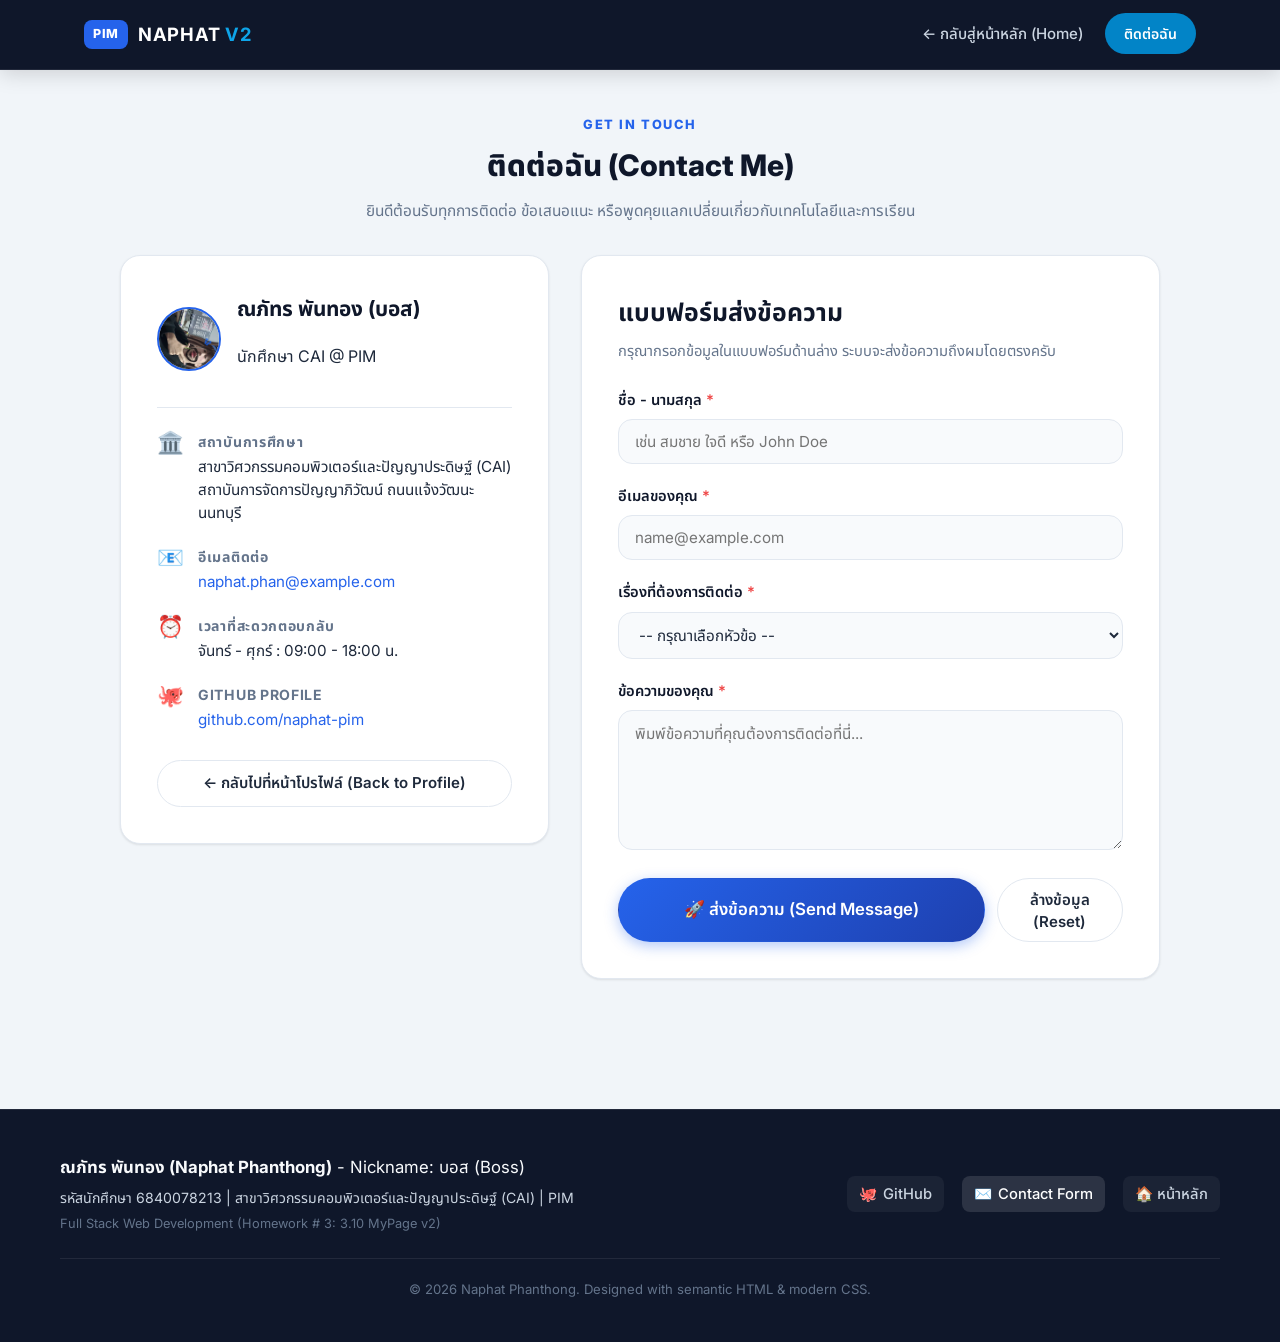
==== contact.html @ 55279a35 "Initial commit for Homework 3.10 MyPage v2" ====
<!doctype html>
<html lang="th">
  <head>
    <meta charset="utf-8">
    <meta name="viewport" content="width=device-width, initial-scale=1">
    <meta name="description" content="หน้าแบบฟอร์มการติดต่อ - Naphat Phanthong (บอส) นักศึกษา CAI สถาบันการจัดการปัญญาภิวัฒน์">
    <title>Contact Me | Naphat Phanthong (My Page v2)</title>
    <!-- Google Fonts: Inter & Noto Sans Thai -->
    <link rel="preconnect" href="https://fonts.googleapis.com">
    <link rel="preconnect" href="https://fonts.gstatic.com" crossorigin>
    <link href="https://fonts.googleapis.com/css2?family=Inter:wght@300;400;500;600;700;800&family=Noto+Sans+Thai:wght@300;400;500;600;700;800&display=swap" rel="stylesheet">
    <!-- ใช้ไฟล์ styles.css ร่วมกับ index.html ตามข้อกำหนด -->
    <link rel="stylesheet" href="styles.css">
  </head>
  <body class="contact-body">
    <!-- Top Navigation Bar -->
    <header class="site-header">
      <nav class="nav-container" aria-label="เมนูหลัก">
        <a class="nav-brand" href="index.html">
          <span class="brand-badge">PIM</span>
          <span class="brand-text">NAPHAT <strong>V2</strong></span>
        </a>
        <div class="nav-links">
          <a href="index.html" class="nav-link">← กลับสู่หน้าหลัก (Home)</a>
          <a href="contact.html" class="btn btn-nav active">ติดต่อฉัน</a>
        </div>
      </nav>
    </header>

    <main class="main-content">
      <section class="contact-page-section">
        <div class="section-header text-center">
          <p class="section-eyebrow">GET IN TOUCH</p>
          <h1 class="section-title">ติดต่อฉัน (Contact Me)</h1>
          <p class="section-desc">ยินดีต้อนรับทุกการติดต่อ ข้อเสนอแนะ หรือพูดคุยแลกเปลี่ยนเกี่ยวกับเทคโนโลยีและการเรียน</p>
        </div>

        <div class="contact-grid">
          <!-- Information Card -->
          <div class="card contact-info-card">
            <div class="info-card-header">
              <div class="avatar-mini">
                <img src="pf.jpg" alt="รูปโปรไฟล์ ณภัทร พันทอง" class="mini-profile-img">
              </div>
              <div>
                <h2>ณภัทร พันทอง (บอส)</h2>
                <p class="text-muted">นักศึกษา CAI @ PIM</p>
              </div>
            </div>

            <hr class="card-divider">

            <div class="contact-details-list">
              <div class="detail-item">
                <span class="detail-icon">🏛️</span>
                <div>
                  <strong>สถาบันการศึกษา</strong>
                  <p>สาขาวิศวกรรมคอมพิวเตอร์และปัญญาประดิษฐ์ (CAI)<br>สถาบันการจัดการปัญญาภิวัฒน์ ถนนแจ้งวัฒนะ นนทบุรี</p>
                </div>
              </div>

              <div class="detail-item">
                <span class="detail-icon">📧</span>
                <div>
                  <strong>อีเมลติดต่อ</strong>
                  <p><a href="mailto:naphat.phan@example.com">naphat.phan@example.com</a></p>
                </div>
              </div>

              <div class="detail-item">
                <span class="detail-icon">⏰</span>
                <div>
                  <strong>เวลาที่สะดวกตอบกลับ</strong>
                  <p>จันทร์ - ศุกร์ : 09:00 - 18:00 น.</p>
                </div>
              </div>

              <div class="detail-item">
                <span class="detail-icon">🐙</span>
                <div>
                  <strong>GitHub Profile</strong>
                  <p><a href="https://github.com/" target="_blank" rel="noopener noreferrer">github.com/naphat-pim</a></p>
                </div>
              </div>
            </div>

            <div class="back-home-box">
              <a href="index.html" class="btn btn-secondary btn-block">← กลับไปที่หน้าโปรไฟล์ (Back to Profile)</a>
            </div>
          </div>

          <!-- Contact Form Card -->
          <div class="card contact-form-card">
            <h2 class="form-title">แบบฟอร์มส่งข้อความ</h2>
            <p class="form-subtitle">กรุณากรอกข้อมูลในแบบฟอร์มด้านล่าง ระบบจะส่งข้อความถึงผมโดยตรงครับ</p>

            <form action="#submitted" method="get" class="contact-form">
              <div class="form-group">
                <label for="fullName">ชื่อ - นามสกุล <span class="required">*</span></label>
                <input 
                  type="text" 
                  id="fullName" 
                  name="fullName" 
                  placeholder="เช่น สมชาย ใจดี หรือ John Doe" 
                  required 
                  autocomplete="name"
                >
              </div>

              <div class="form-group">
                <label for="email">อีเมลของคุณ <span class="required">*</span></label>
                <input 
                  type="email" 
                  id="email" 
                  name="email" 
                  placeholder="name@example.com" 
                  required 
                  autocomplete="email"
                >
              </div>

              <div class="form-group">
                <label for="subject">เรื่องที่ต้องการติดต่อ <span class="required">*</span></label>
                <select id="subject" name="subject" required>
                  <option value="" disabled selected>-- กรุณาเลือกหัวข้อ --</option>
                  <option value="internship">ติดต่อเรื่องงาน / ฝึกงาน (Internship / Job Opportunity)</option>
                  <option value="project">แลกเปลี่ยนความคิดเห็นด้าน AI และ Tech Project</option>
                  <option value="study">สอบถามเกี่ยวกับการเรียนสาขา CAI ที่ PIM</option>
                  <option value="other">เรื่องอื่นๆ (Other)</option>
                </select>
              </div>

              <div class="form-group">
                <label for="message">ข้อความของคุณ <span class="required">*</span></label>
                <textarea 
                  id="message" 
                  name="message" 
                  rows="6" 
                  placeholder="พิมพ์ข้อความที่คุณต้องการติดต่อที่นี่..." 
                  required
                ></textarea>
              </div>

              <div class="form-actions">
                <button type="submit" class="btn btn-primary btn-large btn-block">
                  🚀 ส่งข้อความ (Send Message)
                </button>
                <button type="reset" class="btn btn-secondary">
                  ล้างข้อมูล (Reset)
                </button>
              </div>
            </form>
          </div>
        </div>
      </section>
    </main>

    <!-- FOOTER SECTION (ตามข้อกำหนด: ใส่ link Github และ contact.html) -->
    <footer class="site-footer">
      <div class="footer-container">
        <div class="footer-info">
          <p class="footer-author"><strong>ณภัทร พันทอง (Naphat Phanthong)</strong> - Nickname: บอส (Boss)</p>
          <p class="footer-sub">รหัสนักศึกษา 6840078213 | สาขาวิศวกรรมคอมพิวเตอร์และปัญญาประดิษฐ์ (CAI) | PIM</p>
          <p class="footer-course">Full Stack Web Development (Homework # 3: 3.10 MyPage v2)</p>
        </div>
        <div class="footer-links">
          <a href="https://github.com/" target="_blank" rel="noopener noreferrer" class="footer-link">
            <span class="link-icon">🐙</span> GitHub
          </a>
          <a href="contact.html" class="footer-link active">
            <span class="link-icon">✉️</span> Contact Form
          </a>
          <a href="index.html" class="footer-link">
            🏠 หน้าหลัก
          </a>
        </div>
      </div>
      <div class="footer-bottom">
        <p>© 2026 Naphat Phanthong. Designed with semantic HTML &amp; modern CSS.</p>
      </div>
    </footer>
  </body>
</html>
---- styles.css ----
/* ==========================================================================
   MyPage v2 - Stylesheet
   Student: Naphat Phanthong (บอส) 6840078213
   Department: CAI (Computer Engineering & AI), PIM
   Course: Full Stack Web Development - Homework # 3.10
   ========================================================================== */

/* --------------------------------------------------------------------------
   1. CSS Variables & Reset
   -------------------------------------------------------------------------- */
:root {
  --primary: #2563eb;         /* Modern Royal Blue */
  --primary-dark: #1d4ed8;
  --primary-light: #60a5fa;
  --primary-soft: #eff6ff;

  --accent: #0ea5e9;          /* Cyan Accent */
  --accent-glow: rgba(14, 165, 233, 0.15);

  --dark-bg: #0f172a;         /* Slate 900 for Nav/Footer */
  --dark-surface: #1e293b;    /* Slate 800 */
  --dark-text: #f8fafc;

  --body-bg: #f8fafc;         /* Crisp soft background */
  --card-bg: #ffffff;
  --card-border: #e2e8f0;

  --text-main: #1e293b;       /* Slate 800 */
  --text-muted: #64748b;      /* Slate 500 */
  --text-light: #94a3b8;

  --star-active: #f59e0b;     /* Amber gold for star ratings */
  --star-dim: #cbd5e1;

  --radius-sm: 8px;
  --radius-md: 14px;
  --radius-lg: 20px;
  --radius-full: 9999px;

  --shadow-sm: 0 1px 3px rgba(0, 0, 0, 0.06), 0 1px 2px rgba(0, 0, 0, 0.04);
  --shadow-md: 0 4px 14px -2px rgba(15, 23, 42, 0.08), 0 2px 6px -1px rgba(15, 23, 42, 0.04);
  --shadow-lg: 0 12px 28px -4px rgba(15, 23, 42, 0.12), 0 4px 10px -2px rgba(15, 23, 42, 0.06);

  --font-family: 'Inter', 'Noto Sans Thai', -apple-system, BlinkMacSystemFont, sans-serif;
  --transition: all 0.25s cubic-bezier(0.4, 0, 0.2, 1);
}

*, *::before, *::after {
  box-sizing: border-box;
}

html {
  scroll-behavior: smooth;
  font-size: 16px;
}

body {
  margin: 0;
  padding: 0;
  font-family: var(--font-family);
  background-color: var(--body-bg);
  color: var(--text-main);
  line-height: 1.65;
  -webkit-font-smoothing: antialiased;
}

a {
  color: var(--primary);
  text-decoration: none;
  transition: var(--transition);
}

a:hover {
  color: var(--primary-dark);
}

img {
  max-width: 100%;
  display: block;
}

/* --------------------------------------------------------------------------
   2. Header & Navigation Bar
   -------------------------------------------------------------------------- */
.site-header {
  background: var(--dark-bg);
  position: sticky;
  top: 0;
  z-index: 100;
  box-shadow: 0 4px 20px rgba(0, 0, 0, 0.15);
  border-bottom: 1px solid rgba(255, 255, 255, 0.08);
}

.nav-container {
  max-width: 1160px;
  margin: 0 auto;
  padding: 14px 24px;
  display: flex;
  align-items: center;
  justify-content: space-between;
  gap: 20px;
}

.nav-brand {
  display: flex;
  align-items: center;
  gap: 10px;
  color: #ffffff;
  text-decoration: none;
}

.brand-badge {
  background: var(--primary);
  color: #ffffff;
  font-weight: 800;
  font-size: 0.78rem;
  letter-spacing: 0.05em;
  padding: 4px 9px;
  border-radius: var(--radius-sm);
  display: inline-block;
}

.brand-text {
  font-weight: 700;
  font-size: 1.15rem;
  letter-spacing: 0.04em;
  color: #ffffff;
}

.brand-text strong {
  color: var(--accent);
}

.nav-links {
  display: flex;
  align-items: center;
  gap: 22px;
}

.nav-link {
  color: #cbd5e1;
  font-size: 0.94rem;
  font-weight: 500;
  transition: var(--transition);
}

.nav-link:hover {
  color: #ffffff;
}

/* --------------------------------------------------------------------------
   3. Buttons & Badges
   -------------------------------------------------------------------------- */
.btn {
  display: inline-flex;
  align-items: center;
  justify-content: center;
  gap: 8px;
  font-family: inherit;
  font-weight: 600;
  font-size: 0.94rem;
  padding: 10px 22px;
  border-radius: var(--radius-full);
  border: 1px solid transparent;
  cursor: pointer;
  transition: var(--transition);
  text-decoration: none;
}

.btn-primary {
  background: linear-gradient(135deg, var(--primary) 0%, #1e40af 100%);
  color: #ffffff;
  box-shadow: 0 4px 14px rgba(37, 99, 235, 0.35);
}

.btn-primary:hover {
  background: linear-gradient(135deg, var(--primary-dark) 0%, #172554 100%);
  color: #ffffff;
  transform: translateY(-2px);
  box-shadow: 0 6px 18px rgba(37, 99, 235, 0.45);
}

.btn-secondary {
  background: #ffffff;
  color: var(--text-main);
  border: 1px solid var(--card-border);
}

.btn-secondary:hover {
  background: var(--primary-soft);
  color: var(--primary);
  border-color: var(--primary-light);
  transform: translateY(-2px);
}

.btn-nav {
  background: var(--accent);
  color: #ffffff;
  font-size: 0.88rem;
  padding: 8px 18px;
}

.btn-nav:hover,
.btn-nav.active {
  background: #0284c7;
  color: #ffffff;
  transform: translateY(-1px);
}

.btn-large {
  padding: 14px 32px;
  font-size: 1.05rem;
}

.btn-block {
  width: 100%;
}

.badge {
  display: inline-block;
  padding: 4px 12px;
  font-size: 0.75rem;
  font-weight: 700;
  border-radius: var(--radius-full);
  letter-spacing: 0.05em;
}

.badge-accent {
  background: #e0f2fe;
  color: #0369a1;
}

.badge-subtle {
  background: #f1f5f9;
  color: #475569;
}

/* --------------------------------------------------------------------------
   4. Layout & Cards
   -------------------------------------------------------------------------- */
.main-content {
  max-width: 1160px;
  margin: 0 auto;
  padding: 32px 24px 60px;
}

.content-section {
  margin-top: 52px;
}

.section-header {
  margin-bottom: 24px;
}

.section-eyebrow {
  margin: 0 0 6px;
  font-size: 0.8rem;
  font-weight: 800;
  letter-spacing: 0.12em;
  color: var(--primary);
}

.section-title {
  margin: 0 0 8px;
  font-size: 1.85rem;
  font-weight: 800;
  color: var(--dark-bg);
}

.section-desc {
  margin: 0;
  color: var(--text-muted);
  font-size: 0.96rem;
}

.card {
  background: var(--card-bg);
  border: 1px solid var(--card-border);
  border-radius: var(--radius-lg);
  padding: 36px;
  box-shadow: var(--shadow-sm);
  transition: var(--transition);
}

.card:hover {
  box-shadow: var(--shadow-md);
}

/* --------------------------------------------------------------------------
   5. Hero / Profile Layout (Slide 59 Table Requirement)
   -------------------------------------------------------------------------- */
.hero-section {
  margin-top: 12px;
}

.hero-card {
  background: linear-gradient(135deg, #ffffff 0%, #f8fafc 60%, #e0f2fe 100%);
  border: 1px solid #cbd5e1;
  padding: 44px;
}

/* 
   *** CHALLENGE (Slide 59: 2 - HTML) ***
   คำถาม: ทำให้รูปกับ Text ห่างกันได้อย่างไร?
   คำตอบ:
   1) ใช้ border-spacing: 36px 0; บนแท็ก table เมื่อตั้ง border-collapse: separate;
   2) หรือใช้ padding-left บน <td> ข้อความ (.profile-info-cell)
   โค้ดด้านล่างใช้ทั้งสองวิธีเพื่อระยะห่างที่สวยงามและรองรับทุกเบราว์เซอร์
*/
.profile-layout-table {
  width: 100%;
  border-collapse: separate;
  border-spacing: 36px 0; /* ระยะห่างระหว่างคอลัมน์รูปภาพกับข้อความ */
  margin: 0;
}

.profile-img-cell {
  width: 200px;
  vertical-align: middle;
  text-align: center;
  padding: 0;
}

.profile-info-cell {
  vertical-align: middle;
  padding-left: 10px; /* เพิ่มระยะห่างระหว่างรูปภาพกับข้อความ */
}

.avatar-wrapper {
  position: relative;
  display: inline-block;
  width: 190px;
  height: 190px;
}

/* รูปโปรไฟล์เป็นวงกลมตามโจทย์ */
.profile-img {
  width: 100%;
  height: 100%;
  object-fit: cover;
  border-radius: 50%;
  border: 6px solid #ffffff;
  box-shadow: 0 10px 25px -5px rgba(37, 99, 235, 0.25), 0 0 0 2px rgba(37, 99, 235, 0.15);
  background-color: #cbd5e1;
}

.status-indicator {
  position: absolute;
  bottom: 12px;
  right: 12px;
  width: 22px;
  height: 22px;
  background: #10b981; /* Green online badge */
  border: 3px solid #ffffff;
  border-radius: 50%;
  box-shadow: 0 2px 6px rgba(0, 0, 0, 0.15);
}

.tag-row {
  display: flex;
  flex-wrap: wrap;
  gap: 8px;
  margin-bottom: 12px;
}

.profile-name {
  margin: 0 0 4px;
  font-size: 2.35rem;
  font-weight: 800;
  color: var(--dark-bg);
  line-height: 1.2;
}

.profile-subname {
  margin: 0 0 18px;
  font-size: 1.15rem;
  color: var(--primary);
  font-weight: 600;
}

.profile-meta-list {
  display: flex;
  flex-direction: column;
  gap: 10px;
  margin-bottom: 24px;
}

.meta-item {
  display: flex;
  align-items: flex-start;
  gap: 12px;
  font-size: 0.95rem;
}

.meta-icon {
  font-size: 1.15rem;
  line-height: 1.4;
}

.meta-item strong {
  color: var(--dark-bg);
  margin-right: 6px;
}

.meta-item span {
  color: #334155;
}

.hero-actions {
  display: flex;
  flex-wrap: wrap;
  gap: 14px;
  margin-top: 10px;
}

/* --------------------------------------------------------------------------
   6. About Me Section
   -------------------------------------------------------------------------- */
.about-quote {
  background: var(--primary-soft);
  border-left: 5px solid var(--primary);
  padding: 24px 28px;
  border-radius: 0 var(--radius-md) var(--radius-md) 0;
  margin-bottom: 28px;
}

.about-quote p {
  margin: 0;
  font-size: 1.05rem;
  line-height: 1.75;
}

.lang-en {
  color: #1e3a8a;
  font-weight: 500;
  font-style: italic;
}

.quote-divider {
  border: 0;
  height: 1px;
  background: #bfdbfe;
  margin: 16px 0;
}

.lang-th {
  color: #1e293b;
}

.about-highlights {
  display: grid;
  grid-template-columns: repeat(3, 1fr);
  gap: 20px;
}

.highlight-box {
  background: #f8fafc;
  border: 1px solid var(--card-border);
  border-radius: var(--radius-md);
  padding: 22px;
  transition: var(--transition);
}

.highlight-box:hover {
  border-color: var(--primary-light);
  transform: translateY(-3px);
  background: #ffffff;
}

.highlight-emoji {
  font-size: 2rem;
  display: inline-block;
  margin-bottom: 10px;
}

.highlight-box h3 {
  margin: 0 0 8px;
  font-size: 1.1rem;
  color: var(--dark-bg);
}

.highlight-box p {
  margin: 0;
  font-size: 0.88rem;
  color: var(--text-muted);
  line-height: 1.55;
}

/* --------------------------------------------------------------------------
   7. Favourite Food Section (ol / ul)
   -------------------------------------------------------------------------- */
.food-list {
  list-style: none;
  padding: 0;
  margin: 0;
  display: grid;
  grid-template-columns: repeat(3, 1fr);
  gap: 24px;
  counter-reset: food-counter;
}

.food-item {
  background: var(--card-bg);
  border: 1px solid var(--card-border);
  border-radius: var(--radius-lg);
  padding: 28px 24px;
  position: relative;
  display: flex;
  flex-direction: column;
  justify-content: space-between;
  box-shadow: var(--shadow-sm);
  transition: var(--transition);
  overflow: hidden;
}

.food-item::before {
  content: '';
  position: absolute;
  top: 0;
  left: 0;
  right: 0;
  height: 5px;
  background: linear-gradient(90deg, var(--primary), var(--accent));
  opacity: 0;
  transition: var(--transition);
}

.food-item:hover {
  transform: translateY(-4px);
  box-shadow: var(--shadow-lg);
  border-color: #cbd5e1;
}

.food-item:hover::before {
  opacity: 1;
}

.food-rank {
  font-size: 1.7rem;
  font-weight: 800;
  color: #cbd5e1;
  letter-spacing: -0.05em;
  margin-bottom: 12px;
}

.food-header {
  display: flex;
  align-items: center;
  gap: 10px;
  margin-bottom: 12px;
}

.food-emoji {
  font-size: 1.8rem;
}

.food-header h3 {
  margin: 0;
  font-size: 1.25rem;
  color: var(--dark-bg);
}

.food-desc {
  margin: 0 0 20px;
  font-size: 0.92rem;
  color: var(--text-muted);
  line-height: 1.6;
}

.food-tags {
  display: flex;
  flex-wrap: wrap;
  gap: 6px;
}

.tag {
  background: #f1f5f9;
  color: #475569;
  font-size: 0.76rem;
  padding: 3px 8px;
  border-radius: var(--radius-sm);
  font-weight: 500;
}

/* --------------------------------------------------------------------------
   8. Experience Table
   -------------------------------------------------------------------------- */
.table-responsive {
  width: 100%;
  overflow-x: auto;
  border-radius: var(--radius-md);
}

.experience-table {
  width: 100%;
  border-collapse: collapse;
  min-width: 680px;
  text-align: left;
}

.experience-table th,
.experience-table td {
  padding: 18px 20px;
  border-bottom: 1px solid var(--card-border);
  vertical-align: middle;
}

.experience-table th {
  background: #f8fafc;
  color: var(--dark-bg);
  font-weight: 700;
  font-size: 0.88rem;
  text-transform: uppercase;
  letter-spacing: 0.05em;
}

.experience-table tbody tr {
  transition: background 0.2s ease;
}

.experience-table tbody tr:hover {
  background: #f8fafc;
}

.experience-table tbody tr:last-child td {
  border-bottom: 0;
}

.period-pill {
  display: inline-block;
  background: #e0f2fe;
  color: #0369a1;
  font-weight: 700;
  font-size: 0.8rem;
  padding: 6px 14px;
  border-radius: var(--radius-full);
}

.period-intern {
  background: #fef3c7;
  color: #92400e;
}

/* --------------------------------------------------------------------------
   9. Skills Table (Slide 60 - 4 Columns Requirement)
   -------------------------------------------------------------------------- */
.skills-table {
  width: 100%;
  border-collapse: collapse;
  min-width: 720px;
  text-align: left;
}

.skills-table th,
.skills-table td {
  padding: 16px 20px;
  border-bottom: 1px solid var(--card-border);
  vertical-align: middle;
}

.skills-table th {
  background: linear-gradient(135deg, #1e293b 0%, #0f172a 100%);
  color: #ffffff;
  font-weight: 700;
  font-size: 0.86rem;
  letter-spacing: 0.03em;
}

.skills-table tbody tr {
  transition: background 0.15s ease;
}

.skills-table tbody tr:hover {
  background: #f8fafc;
}

.skills-table tbody tr:last-child td {
  border-bottom: 0;
}

.skills-table td:nth-child(2),
.skills-table td:nth-child(4) {
  white-space: nowrap;
}

.star-rating {
  font-size: 1.15rem;
  letter-spacing: 0.1em;
}

.stars-active {
  color: var(--star-active);
}

.stars-dim {
  color: var(--star-dim);
}

/* --------------------------------------------------------------------------
   10. Call to Action (CTA)
   -------------------------------------------------------------------------- */
.cta-section {
  margin-top: 52px;
}

.cta-card {
  text-align: center;
  background: linear-gradient(135deg, #0f172a 0%, #1e293b 100%);
  color: #ffffff;
  padding: 48px 30px;
  border: 0;
}

.cta-card h2 {
  margin: 0 0 10px;
  font-size: 1.8rem;
  color: #ffffff;
}

.cta-card p {
  margin: 0 0 24px;
  color: #cbd5e1;
  font-size: 1.05rem;
}

/* --------------------------------------------------------------------------
   11. Contact Page Form & Layout
   -------------------------------------------------------------------------- */
.contact-body {
  background-color: #f1f5f9;
}

.contact-page-section {
  max-width: 1040px;
  margin: 12px auto 0;
}

.text-center {
  text-align: center;
}

.contact-grid {
  display: grid;
  grid-template-columns: 1fr 1.35fr;
  gap: 32px;
  margin-top: 32px;
  align-items: start;
}

.contact-info-card {
  background: #ffffff;
}

.info-card-header {
  display: flex;
  align-items: center;
  gap: 16px;
}

.avatar-mini {
  width: 64px;
  height: 64px;
  flex: 0 0 64px;
}

.mini-profile-img {
  width: 100%;
  height: 100%;
  object-fit: cover;
  border-radius: 50%;
  border: 2px solid var(--primary);
}

.info-card-header h2 {
  margin: 0;
  font-size: 1.3rem;
  color: var(--dark-bg);
}

.card-divider {
  border: 0;
  height: 1px;
  background: var(--card-border);
  margin: 22px 0;
}

.contact-details-list {
  display: flex;
  flex-direction: column;
  gap: 20px;
}

.detail-item {
  display: flex;
  align-items: flex-start;
  gap: 14px;
}

.detail-icon {
  font-size: 1.35rem;
  line-height: 1.2;
}

.detail-item strong {
  display: block;
  font-size: 0.88rem;
  color: var(--text-muted);
  text-transform: uppercase;
  letter-spacing: 0.05em;
  margin-bottom: 3px;
}

.detail-item p {
  margin: 0;
  font-size: 0.95rem;
  color: var(--text-main);
  line-height: 1.5;
}

.back-home-box {
  margin-top: 28px;
}

.contact-form-card {
  background: #ffffff;
}

.form-title {
  margin: 0 0 6px;
  font-size: 1.55rem;
  color: var(--dark-bg);
}

.form-subtitle {
  margin: 0 0 24px;
  color: var(--text-muted);
  font-size: 0.92rem;
}

.contact-form {
  display: flex;
  flex-direction: column;
  gap: 20px;
}

.form-group {
  display: flex;
  flex-direction: column;
  gap: 7px;
}

.form-group label {
  font-size: 0.92rem;
  font-weight: 600;
  color: var(--dark-bg);
}

.required {
  color: #ef4444;
}

.form-group input,
.form-group select,
.form-group textarea {
  width: 100%;
  padding: 12px 16px;
  font-family: inherit;
  font-size: 0.95rem;
  color: var(--text-main);
  background: #f8fafc;
  border: 1px solid var(--card-border);
  border-radius: var(--radius-md);
  transition: var(--transition);
  outline: none;
}

.form-group input:focus,
.form-group select:focus,
.form-group textarea:focus {
  background: #ffffff;
  border-color: var(--primary);
  box-shadow: 0 0 0 3px rgba(37, 99, 235, 0.15);
}

.form-group textarea {
  resize: vertical;
  min-height: 120px;
}

.form-actions {
  display: flex;
  gap: 12px;
  margin-top: 8px;
}

/* --------------------------------------------------------------------------
   12. Footer Section (GitHub Link & Contact.html Link Required)
   -------------------------------------------------------------------------- */
.site-footer {
  background: var(--dark-bg);
  color: #94a3b8;
  padding: 44px 24px 28px;
  margin-top: 70px;
  border-top: 1px solid rgba(255, 255, 255, 0.08);
}

.footer-container {
  max-width: 1160px;
  margin: 0 auto;
  display: flex;
  justify-content: space-between;
  align-items: center;
  flex-wrap: wrap;
  gap: 24px;
  padding-bottom: 24px;
  border-bottom: 1px solid rgba(255, 255, 255, 0.08);
}

.footer-author {
  margin: 0 0 4px;
  color: #f8fafc;
  font-size: 1.05rem;
}

.footer-sub {
  margin: 0 0 4px;
  font-size: 0.88rem;
  color: #cbd5e1;
}

.footer-course {
  margin: 0;
  font-size: 0.8rem;
  color: #64748b;
}

.footer-links {
  display: flex;
  align-items: center;
  gap: 18px;
  flex-wrap: wrap;
}

.footer-link {
  display: inline-flex;
  align-items: center;
  gap: 6px;
  color: #cbd5e1;
  font-size: 0.92rem;
  font-weight: 500;
  padding: 6px 12px;
  border-radius: var(--radius-sm);
  background: rgba(255, 255, 255, 0.05);
  transition: var(--transition);
}

.footer-link:hover,
.footer-link.active {
  background: rgba(255, 255, 255, 0.12);
  color: #ffffff;
}

.top-link {
  color: var(--accent);
}

.footer-bottom {
  max-width: 1160px;
  margin: 20px auto 0;
  text-align: center;
  font-size: 0.82rem;
  color: #64748b;
}

/* --------------------------------------------------------------------------
   13. Responsive Media Queries
   -------------------------------------------------------------------------- */
@media (max-width: 900px) {
  .food-list {
    grid-template-columns: 1fr;
  }

  .about-highlights {
    grid-template-columns: 1fr;
  }

  .contact-grid {
    grid-template-columns: 1fr;
  }

  /* Slide 59 challenge mobile adaptation */
  .profile-layout-table,
  .profile-layout-table tbody,
  .profile-layout-table tr,
  .profile-layout-table td {
    display: block;
    width: 100%;
    text-align: center;
  }

  .profile-layout-table {
    border-spacing: 0;
  }

  .profile-info-cell {
    padding-left: 0;
    margin-top: 24px;
  }

  .tag-row,
  .hero-actions {
    justify-content: center;
  }

  .meta-item {
    justify-content: center;
    text-align: left;
  }
}

@media (max-width: 640px) {
  .nav-container {
    flex-direction: column;
    align-items: flex-start;
  }

  .nav-links {
    width: 100%;
    flex-wrap: wrap;
    gap: 12px;
  }

  .card {
    padding: 24px;
  }

  .hero-card {
    padding: 28px 18px;
  }

  .profile-name {
    font-size: 1.85rem;
  }

  .footer-container {
    flex-direction: column;
    align-items: flex-start;
  }
}
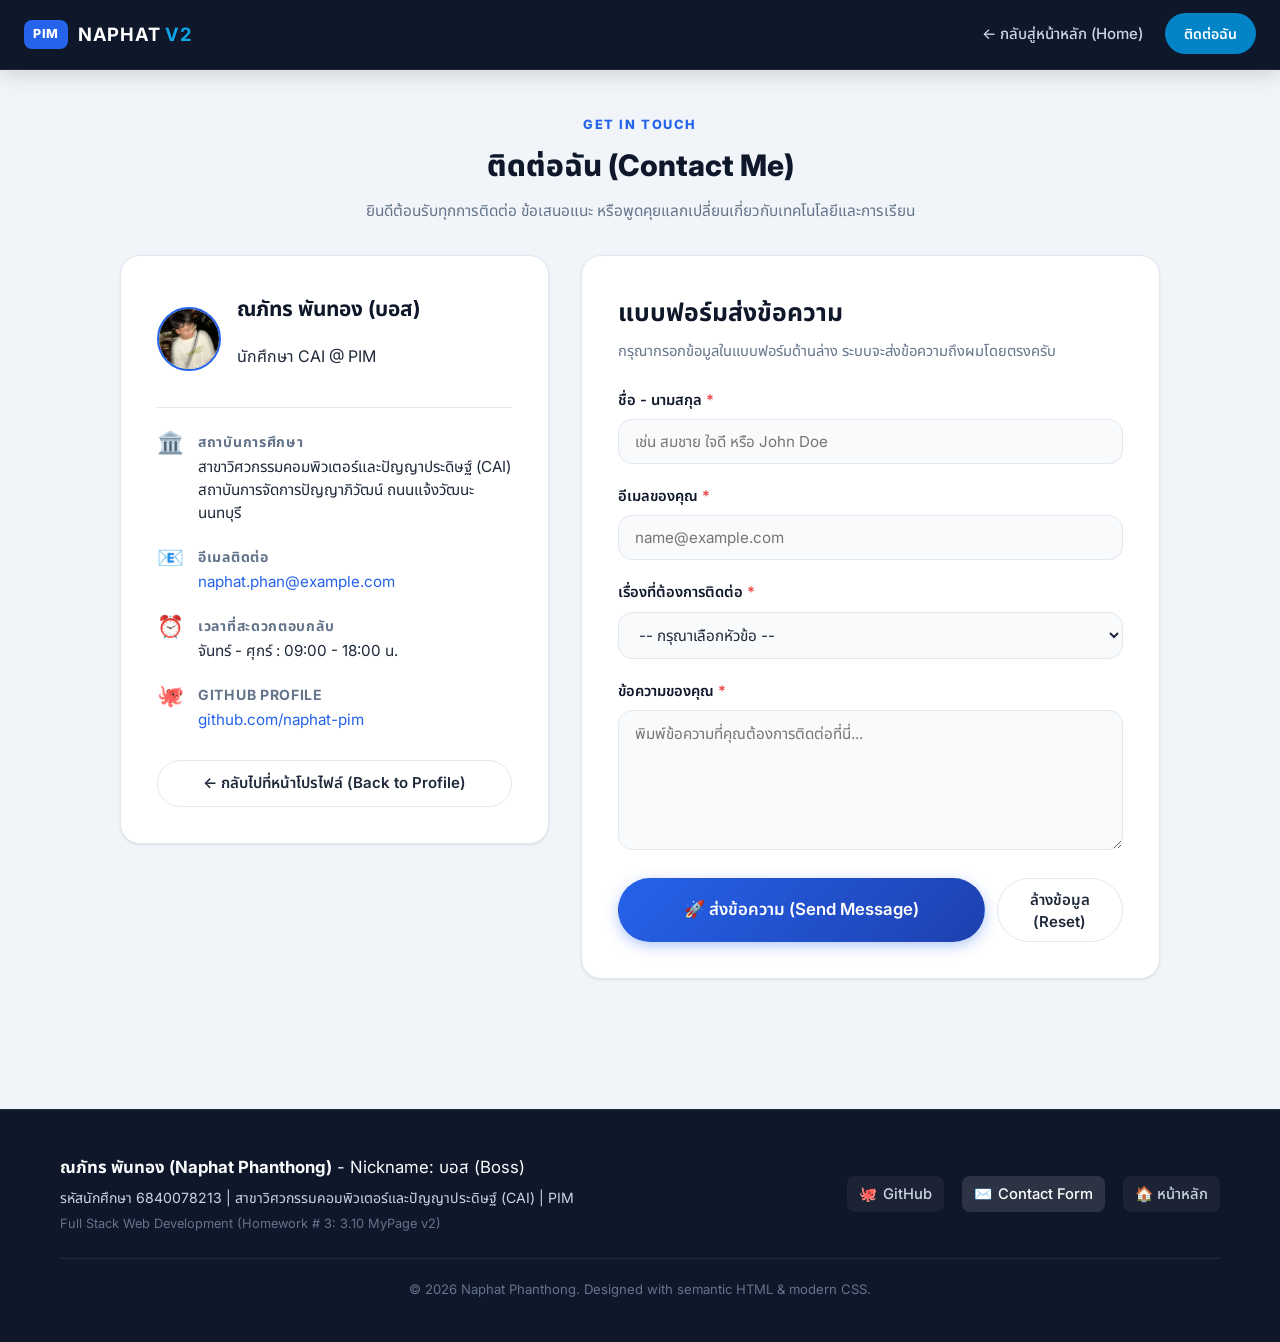
==== commit 5dfee841: "Clean up comments in contact.html Removed unnecessary comments from the contact.html file." ====
--- a/contact.html
+++ b/contact.html
@@ -1,3 +1,4 @@
+
 <!doctype html>
 <html lang="th">
   <head>
@@ -5,15 +6,12 @@
     <meta name="viewport" content="width=device-width, initial-scale=1">
     <meta name="description" content="หน้าแบบฟอร์มการติดต่อ - Naphat Phanthong (บอส) นักศึกษา CAI สถาบันการจัดการปัญญาภิวัฒน์">
     <title>Contact Me | Naphat Phanthong (My Page v2)</title>
-    <!-- Google Fonts: Inter & Noto Sans Thai -->
     <link rel="preconnect" href="https://fonts.googleapis.com">
     <link rel="preconnect" href="https://fonts.gstatic.com" crossorigin>
     <link href="https://fonts.googleapis.com/css2?family=Inter:wght@300;400;500;600;700;800&family=Noto+Sans+Thai:wght@300;400;500;600;700;800&display=swap" rel="stylesheet">
-    <!-- ใช้ไฟล์ styles.css ร่วมกับ index.html ตามข้อกำหนด -->
     <link rel="stylesheet" href="styles.css">
   </head>
   <body class="contact-body">
-    <!-- Top Navigation Bar -->
     <header class="site-header">
       <nav class="nav-container" aria-label="เมนูหลัก">
         <a class="nav-brand" href="index.html">
@@ -36,7 +34,6 @@
         </div>
 
         <div class="contact-grid">
-          <!-- Information Card -->
           <div class="card contact-info-card">
             <div class="info-card-header">
               <div class="avatar-mini">
@@ -89,7 +86,6 @@
             </div>
           </div>
 
-          <!-- Contact Form Card -->
           <div class="card contact-form-card">
             <h2 class="form-title">แบบฟอร์มส่งข้อความ</h2>
             <p class="form-subtitle">กรุณากรอกข้อมูลในแบบฟอร์มด้านล่าง ระบบจะส่งข้อความถึงผมโดยตรงครับ</p>
@@ -155,7 +151,6 @@
       </section>
     </main>
 
-    <!-- FOOTER SECTION (ตามข้อกำหนด: ใส่ link Github และ contact.html) -->
     <footer class="site-footer">
       <div class="footer-container">
         <div class="footer-info">
--- a/styles.css
+++ b/styles.css
@@ -92,8 +92,9 @@
 }
 
 .nav-container {
-  max-width: 1160px;
-  margin: 0 auto;
+  width: 100%;
+  max-width: 100%;
+  margin: 0;
   padding: 14px 24px;
   display: flex;
   align-items: center;
